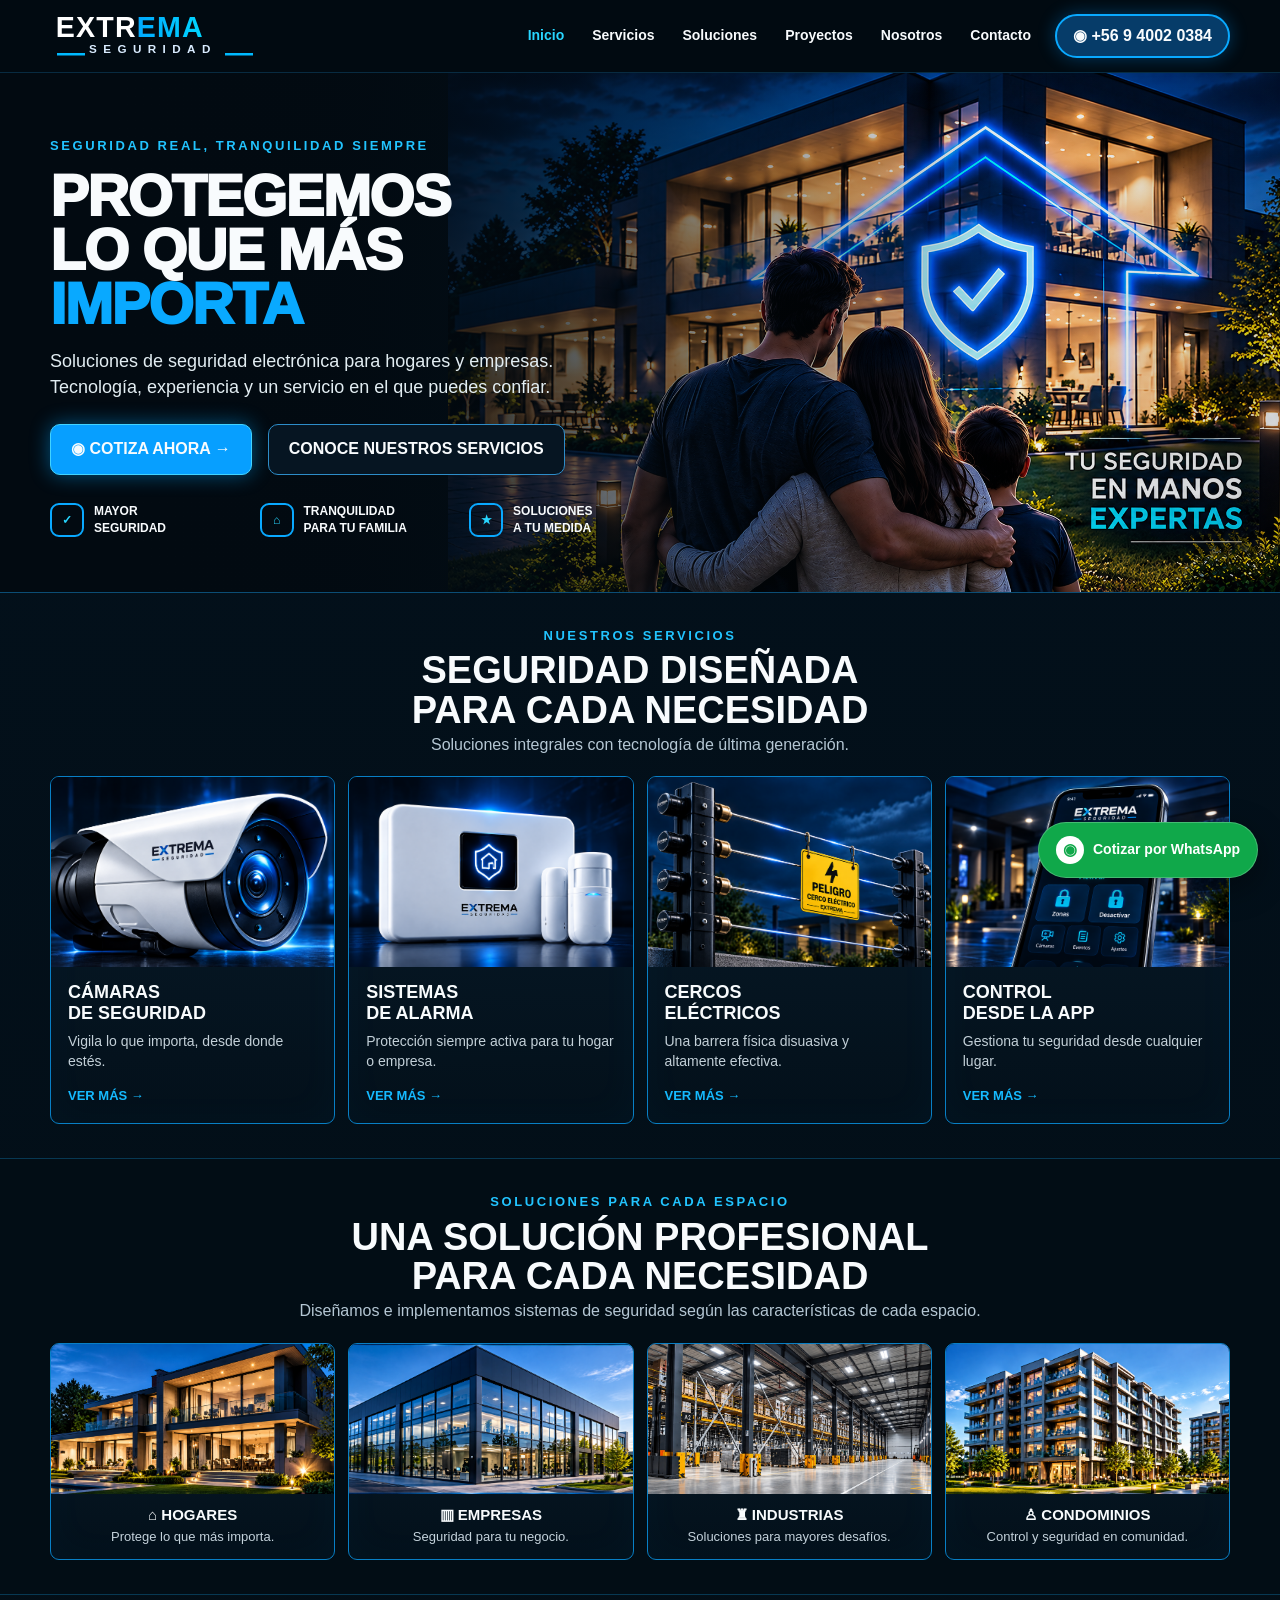
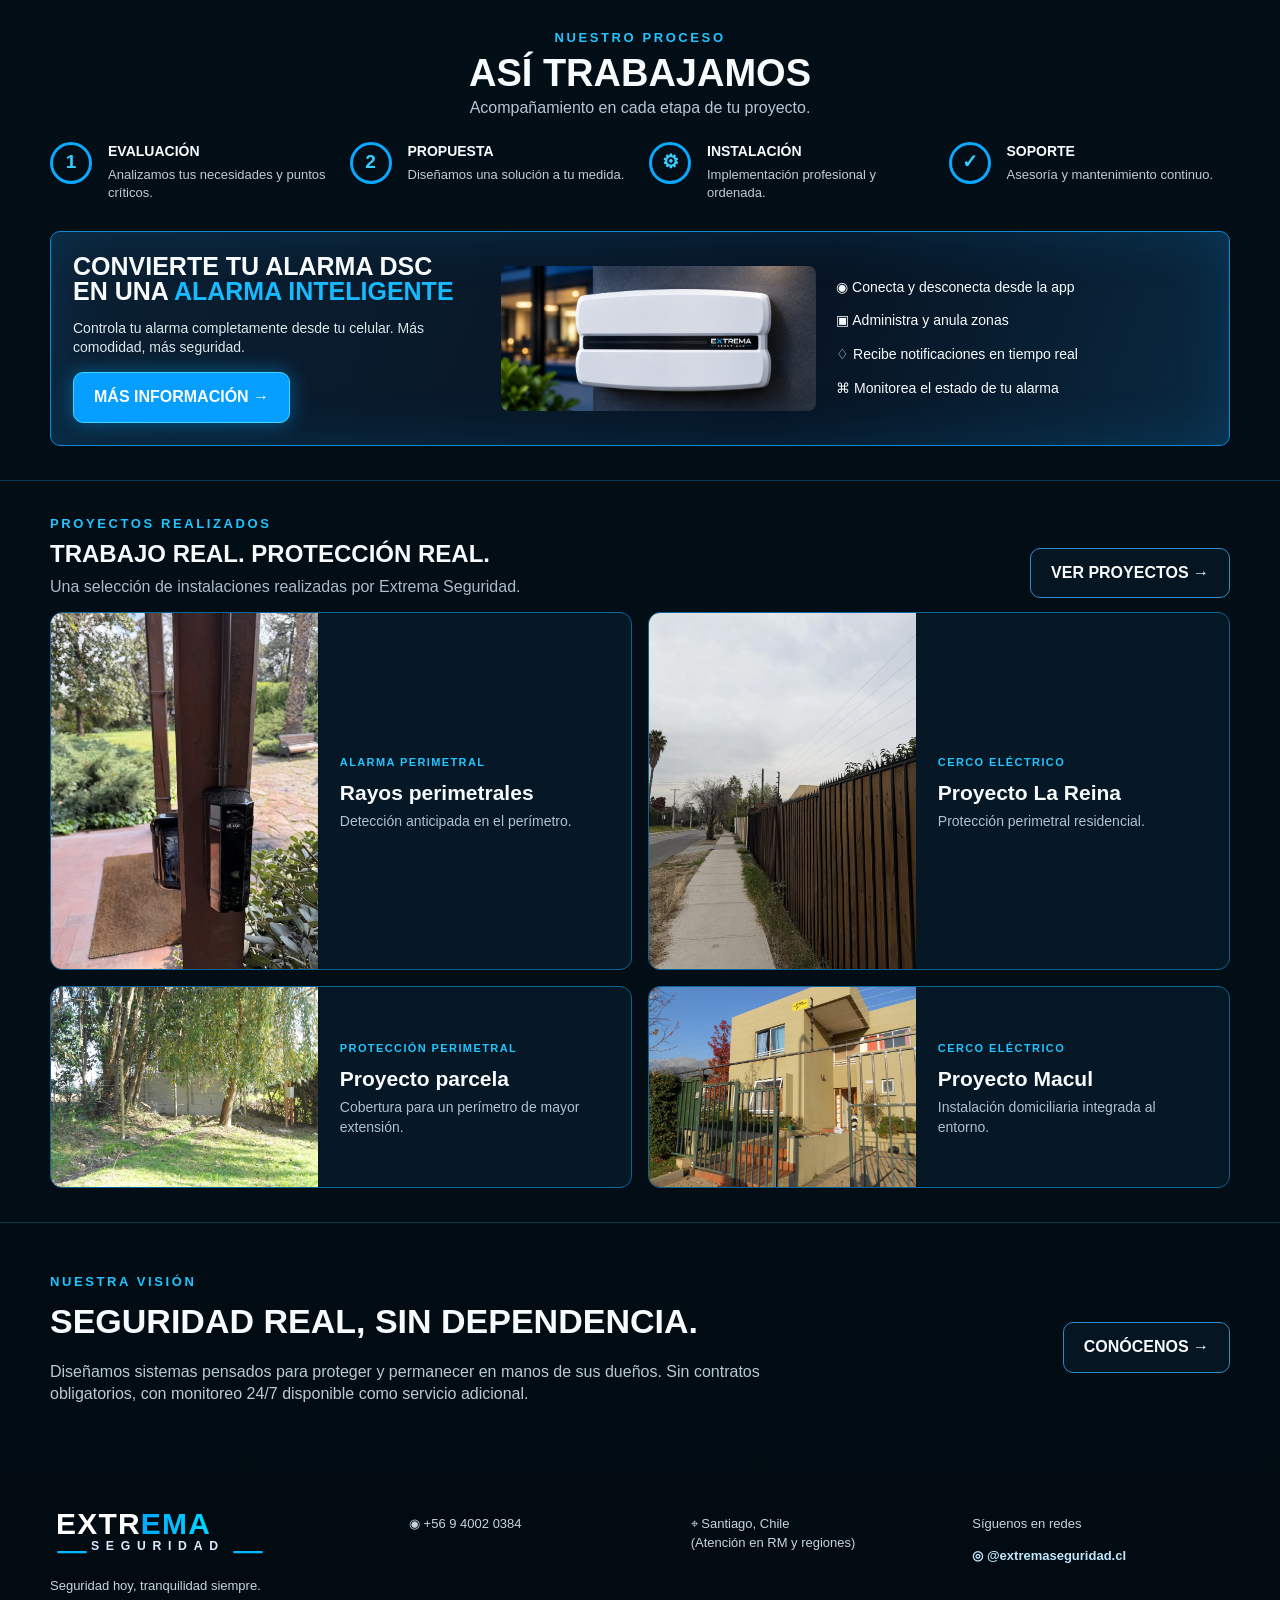
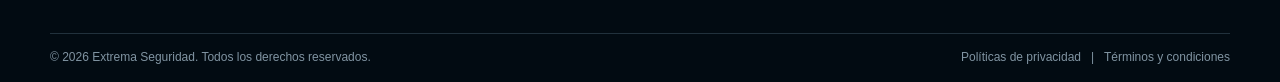
==== index.html @ 06e7c506 "Add files via upload" ====
<!doctype html><html lang="es"><head>
<meta charset="utf-8">
<meta name="viewport" content="width=device-width,initial-scale=1">
<meta name="theme-color" content="#07131d">
<title>Seguridad electrónica en Santiago y RM | Extrema Seguridad</title>
<meta name="description" content="Instalación de cámaras de seguridad, alarmas y cercos eléctricos en Santiago y Región Metropolitana. Sistemas profesionales, control desde celular y monitoreo 24/7 opcional.">
<meta name="robots" content="index,follow,max-image-preview:large">
<link rel="canonical" href="https://extremaseguridad.cl/">
<link rel="icon" href="assets/logo.svg" type="image/svg+xml">
<meta property="og:type" content="website">
<meta property="og:locale" content="es_CL">
<meta property="og:site_name" content="Extrema Seguridad">
<meta property="og:title" content="Extrema Seguridad | Seguridad electrónica en Santiago">
<meta property="og:description" content="Cámaras, alarmas, cercos eléctricos y control desde el celular para hogares, negocios y empresas.">
<meta property="og:url" content="https://extremaseguridad.cl/">
<meta property="og:image" content="https://extremaseguridad.cl/assets/hero.jpg">
<meta name="twitter:card" content="summary_large_image">
<link rel="stylesheet" href="style.css">
<script type="application/ld+json">{"@context":"https://schema.org","@type":"LocalBusiness","@id":"https://extremaseguridad.cl/#empresa","name":"Extrema Seguridad","url":"https://extremaseguridad.cl/","telephone":"+56940020384","logo":"https://extremaseguridad.cl/assets/logo.svg","image":"https://extremaseguridad.cl/assets/hero.jpg","description":"Empresa de seguridad electrónica especializada en cámaras de seguridad, alarmas, cercos eléctricos y control desde celular.","sameAs":["https://www.instagram.com/extremaseguridad.cl"],"areaServed":[{"@type":"AdministrativeArea","name":"Región Metropolitana de Santiago"}],"address":{"@type":"PostalAddress","addressLocality":"Santiago","addressRegion":"Región Metropolitana","addressCountry":"CL"},"priceRange":"$$","hasOfferCatalog":{"@type":"OfferCatalog","name":"Servicios de seguridad electrónica","itemListElement":[{"@type":"Offer","itemOffered":{"@type":"Service","name":"Instalación de cámaras de seguridad"}},{"@type":"Offer","itemOffered":{"@type":"Service","name":"Instalación de sistemas de alarma"}},{"@type":"Offer","itemOffered":{"@type":"Service","name":"Instalación de cercos eléctricos"}},{"@type":"Offer","itemOffered":{"@type":"Service","name":"Control de alarma desde el celular"}}]}}</script>
</head><body>
<header class="topbar"><div class="container nav"><a href="index.html"><img class="logo" src="assets/logo.svg" alt="Extrema Seguridad" decoding="async"></a><button class="menu-btn">☰ Menú</button><nav class="navlinks"><a class="active" href="index.html">Inicio</a><a href="index.html#servicios">Servicios</a><a href="index.html#soluciones">Soluciones</a><a href="proyectos.html">Proyectos</a><a href="nosotros.html">Nosotros</a><a href="index.html#contacto">Contacto</a></nav><a class="wa" href="https://wa.me/56940020384" target="_blank" rel="noopener noreferrer">◉ +56 9 4002 0384</a></div></header>
<section class="hero"><img class="hero-bg" src="assets/hero.jpg" alt="Familia protegida frente a hogar moderno" decoding="async"><div class="container"><div class="hero-content"><div class="eyebrow">Seguridad real, tranquilidad siempre</div><h1>PROTEGEMOS<br>LO QUE MÁS<br><span>IMPORTA</span></h1><p>Soluciones de seguridad electrónica para hogares y empresas. Tecnología, experiencia y un servicio en el que puedes confiar.</p><div class="actions"><a class="btn primary" href="https://wa.me/56940020384" target="_blank" rel="noopener noreferrer">◉ COTIZA AHORA →</a><a class="btn" href="#servicios">CONOCE NUESTROS SERVICIOS</a></div><div class="trust"><div><span class="ico">✓</span>MAYOR<br>SEGURIDAD</div><div><span class="ico">⌂</span>TRANQUILIDAD<br>PARA TU FAMILIA</div><div><span class="ico">★</span>SOLUCIONES<br>A TU MEDIDA</div></div></div></div></section>
<section class="section" id="servicios"><div class="container"><div class="section-title"><div class="eyebrow">Nuestros servicios</div><h2>SEGURIDAD DISEÑADA<br>PARA CADA NECESIDAD</h2><p>Soluciones integrales con tecnología de última generación.</p></div><div class="services">
<a class="service-card" href="camaras.html"><div class="service-media"><img src="assets/camera.jpg" alt="Cámara de seguridad" decoding="async"></div><div class="service-copy"><h3>CÁMARAS<br>DE SEGURIDAD</h3><p>Vigila lo que importa, desde donde estés.</p><span class="more">VER MÁS →</span></div></a>
<a class="service-card" href="alarmas.html"><div class="service-media"><img src="assets/alarm.jpg" alt="Sistema de alarma" decoding="async"></div><div class="service-copy"><h3>SISTEMAS<br>DE ALARMA</h3><p>Protección siempre activa para tu hogar o empresa.</p><span class="more">VER MÁS →</span></div></a>
<a class="service-card" href="cerco-electrico.html"><div class="service-media"><img src="assets/fence.jpg" alt="Cerco eléctrico" decoding="async"></div><div class="service-copy"><h3>CERCOS<br>ELÉCTRICOS</h3><p>Una barrera física disuasiva y altamente efectiva.</p><span class="more">VER MÁS →</span></div></a>
<a class="service-card" href="control-app.html"><div class="service-media"><img src="assets/app.jpg" alt="Control desde aplicación" decoding="async"></div><div class="service-copy"><h3>CONTROL<br>DESDE LA APP</h3><p>Gestiona tu seguridad desde cualquier lugar.</p><span class="more">VER MÁS →</span></div></a>
</div></div></section>
<section class="section alt" id="soluciones"><div class="container"><div class="section-title"><div class="eyebrow">Soluciones para cada espacio</div><h2>UNA SOLUCIÓN PROFESIONAL<br>PARA CADA NECESIDAD</h2><p>Diseñamos e implementamos sistemas de seguridad según las características de cada espacio.</p></div><div class="spaces"><div class="space-card"><img src="assets/home.jpg" alt="Seguridad para hogares" loading="lazy" decoding="async"><div class="space-copy"><h3>⌂ HOGARES</h3><p>Protege lo que más importa.</p></div></div><div class="space-card"><img src="assets/business.jpg" alt="Seguridad para empresas" loading="lazy" decoding="async"><div class="space-copy"><h3>▥ EMPRESAS</h3><p>Seguridad para tu negocio.</p></div></div><div class="space-card"><img src="assets/industry.jpg" alt="Seguridad para industrias" loading="lazy" decoding="async"><div class="space-copy"><h3>♜ INDUSTRIAS</h3><p>Soluciones para mayores desafíos.</p></div></div><div class="space-card"><img src="assets/condo.jpg" alt="Seguridad para condominios" loading="lazy" decoding="async"><div class="space-copy"><h3>♙ CONDOMINIOS</h3><p>Control y seguridad en comunidad.</p></div></div></div></div></section>
<section class="section"><div class="container"><div class="section-title"><div class="eyebrow">Nuestro proceso</div><h2>ASÍ TRABAJAMOS</h2><p>Acompañamiento en cada etapa de tu proyecto.</p></div><div class="process"><div class="step"><div class="num">1</div><div><h4>EVALUACIÓN</h4><p>Analizamos tus necesidades y puntos críticos.</p></div></div><div class="step"><div class="num">2</div><div><h4>PROPUESTA</h4><p>Diseñamos una solución a tu medida.</p></div></div><div class="step"><div class="num">⚙</div><div><h4>INSTALACIÓN</h4><p>Implementación profesional y ordenada.</p></div></div><div class="step"><div class="num">✓</div><div><h4>SOPORTE</h4><p>Asesoría y mantenimiento continuo.</p></div></div></div>
<div class="module"><div><h3>CONVIERTE TU ALARMA DSC<br>EN UNA <span>ALARMA INTELIGENTE</span></h3><p>Controla tu alarma completamente desde tu celular. Más comodidad, más seguridad.</p><a class="btn primary" href="control-app.html">MÁS INFORMACIÓN →</a></div><img src="assets/module.jpg" alt="Módulo de alarma inteligente" decoding="async"><ul><li>◉ Conecta y desconecta desde la app</li><li>▣ Administra y anula zonas</li><li>♢ Recibe notificaciones en tiempo real</li><li>⌘ Monitorea el estado de tu alarma</li></ul></div></div></section>
<section class="section alt" id="proyectos"><div class="container"><div class="projects-head"><div><div class="eyebrow">Proyectos realizados</div><h2 style="margin:4px 0">TRABAJO REAL. PROTECCIÓN REAL.</h2><p style="color:#a9bdcb;margin:0">Una selección de instalaciones realizadas por Extrema Seguridad.</p></div><a class="btn" href="proyectos.html">VER PROYECTOS →</a></div><div class="project-showcase">
<a class="project-tile" href="proyectos.html#alarma-rayos"><img src="assets/proyectos/alarma-rayos/01.webp" alt="Instalación de rayos perimetrales" loading="lazy" decoding="async"><div><span>ALARMA PERIMETRAL</span><h3>Rayos perimetrales</h3><p>Detección anticipada en el perímetro.</p></div></a>
<a class="project-tile" href="proyectos.html#cerco-la-reina"><img src="assets/proyectos/cerco-la-reina/01.webp" alt="Cerco eléctrico en La Reina" loading="lazy" decoding="async"><div><span>CERCO ELÉCTRICO</span><h3>Proyecto La Reina</h3><p>Protección perimetral residencial.</p></div></a>
<a class="project-tile" href="proyectos.html#cerco-parcela"><img src="assets/proyectos/cerco-parcela/01.webp" alt="Cerco eléctrico en parcela" loading="lazy" decoding="async"><div><span>PROTECCIÓN PERIMETRAL</span><h3>Proyecto parcela</h3><p>Cobertura para un perímetro de mayor extensión.</p></div></a>
<a class="project-tile" href="proyectos.html#cerco-macul"><img src="assets/proyectos/cerco-macul/01.webp" alt="Cerco eléctrico domiciliario en Macul" loading="lazy" decoding="async"><div><span>CERCO ELÉCTRICO</span><h3>Proyecto Macul</h3><p>Instalación domiciliaria integrada al entorno.</p></div></a>
</div></div></section>
<section class="section"><div class="container about-teaser"><div><div class="eyebrow">Nuestra visión</div><h2>SEGURIDAD REAL, SIN DEPENDENCIA.</h2><p>Diseñamos sistemas pensados para proteger y permanecer en manos de sus dueños. Sin contratos obligatorios, con monitoreo 24/7 disponible como servicio adicional.</p></div><a class="btn" href="nosotros.html">CONÓCENOS →</a></div></section>
<footer class="footer" id="contacto"><div class="container"><div class="foot"><div><img class="footlogo" src="assets/logo.svg" decoding="async"><p>Seguridad hoy, tranquilidad siempre.</p></div><div><p>◉ <a href="https://wa.me/56940020384">+56 9 4002 0384</a></p></div><div><p>⌖ Santiago, Chile<br>(Atención en RM y regiones)</p></div><div><p>Síguenos en redes</p><p><a class="social-link" href="https://www.instagram.com/extremaseguridad.cl?stkn=cW5xZmZjZDZ6OWo=" target="_blank" rel="noopener noreferrer">◎ @extremaseguridad.cl</a></p></div></div><div class="copyright"><span>© 2026 Extrema Seguridad. Todos los derechos reservados.</span><span>Políticas de privacidad &nbsp; | &nbsp; Términos y condiciones</span></div></div></footer><a class="wa-float" href="https://wa.me/56940020384?text=Hola%20Extrema%20Seguridad,%20quiero%20cotizar%20un%20sistema%20de%20seguridad." target="_blank" rel="noopener noreferrer" aria-label="Cotizar por WhatsApp"><span class="wa-float-icon">◉</span><span>Cotizar por WhatsApp</span></a><script src="script.js" defer></script></body></html>
---- style.css ----
:root{--bg:#03101a;--bg2:#061827;--card:#071827;--line:#087fc5;--blue:#09a9ff;--cyan:#28d6ff;--text:#f8fbfd;--muted:#b5c7d4;--max:1180px}*{box-sizing:border-box}html{scroll-behavior:smooth}body{margin:0;font-family:Inter,Segoe UI,Arial,sans-serif;background:linear-gradient(#03111c,#020b12);color:var(--text);line-height:1.42}.container{width:min(var(--max),calc(100% - 44px));margin:auto}a{color:inherit}.topbar{position:sticky;top:0;z-index:100;background:rgba(2,10,17,.94);backdrop-filter:blur(14px);border-bottom:1px solid rgba(35,178,255,.2)}.nav{height:72px;display:flex;align-items:center;gap:24px}.logo{width:210px}.navlinks{display:flex;gap:28px;margin-left:auto}.navlinks a{text-decoration:none;font-weight:700;font-size:14px}.navlinks a:hover,.navlinks a.active{color:var(--cyan)}.wa{padding:9px 16px;border:2px solid var(--blue);border-radius:24px;text-decoration:none;font-weight:800;background:#063c69;box-shadow:0 0 18px #009eff55}.menu-btn{display:none;margin-left:auto;background:none;border:1px solid #1779ab;color:white;padding:9px 12px;border-radius:8px}.hero{min-height:520px;position:relative;overflow:hidden;border-bottom:1px solid #0b4d75;background:radial-gradient(circle at 80% 40%,#0d3555 0,#051520 47%,#020a11 86%)}.hero-bg{position:absolute;right:0;top:0;width:65%;height:100%;object-fit:cover;object-position:center}.hero:after{content:"";position:absolute;inset:0;background:linear-gradient(90deg,#020a11 0%,rgba(2,10,17,.96) 26%,rgba(2,10,17,.56) 51%,rgba(2,10,17,.05) 79%,rgba(2,10,17,.17) 100%)}.hero .container{position:relative;z-index:2}.hero-content{width:52%;padding:64px 0 46px}.eyebrow{color:#22c4ff;letter-spacing:2.6px;text-transform:uppercase;font-size:13px;font-weight:800}.hero h1{font-size:58px;line-height:.93;letter-spacing:-1.6px;margin:14px 0 14px;font-weight:950}.hero h1 span{color:var(--blue)}.hero p{font-size:18px;color:#e2edf2;max-width:560px}.actions{display:flex;gap:16px;flex-wrap:wrap;margin-top:24px}.btn{display:inline-flex;align-items:center;justify-content:center;padding:13px 20px;border-radius:10px;text-decoration:none;font-weight:900;border:1px solid #2d8dc9;background:#061522}.btn.primary{background:#079fff;border-color:#42d3ff;box-shadow:0 0 20px #00a7ff77}.trust{display:grid;grid-template-columns:repeat(3,1fr);gap:15px;margin-top:28px}.trust div{display:flex;align-items:center;gap:10px;font-size:12px;font-weight:800}.ico{width:34px;height:34px;border:2px solid var(--blue);border-radius:9px;display:grid;place-items:center;color:var(--cyan)}.section{padding:34px 0}.section.alt{background:#020d15;border-top:1px solid #073853;border-bottom:1px solid #073853}.section-title{text-align:center;max-width:820px;margin:0 auto 20px}.section-title h2{font-size:38px;line-height:1.03;margin:6px 0 4px}.section-title p{color:var(--muted);margin:0}.services{display:grid;grid-template-columns:repeat(4,1fr);gap:13px}.service-card,.space-card,.project-card{background:linear-gradient(180deg,#081b2a,#03101a);border:1px solid #087fc5;border-radius:9px;overflow:hidden;box-shadow:inset 0 0 40px rgba(0,157,255,.035)}.service-card{text-decoration:none;transition:.2s transform,.2s box-shadow}.service-card:hover{transform:translateY(-4px);box-shadow:0 10px 28px #0008,0 0 22px #008dff26}.service-media{height:190px;background:#061725;overflow:hidden}.service-media img{width:100%;height:100%;object-fit:cover}.service-copy{padding:15px 17px 17px}.service-copy h3{font-size:18px;line-height:1.15;margin:0 0 8px}.service-copy p{color:#c3d0d8;margin:0 0 12px;font-size:14px}.more{color:#15baff;font-weight:900;font-size:13px}.spaces{display:grid;grid-template-columns:repeat(4,1fr);gap:13px}.space-card img{width:100%;height:150px;object-fit:cover;display:block}.space-copy{text-align:center;padding:10px 12px 13px}.space-copy h3{margin:0 0 3px;font-size:15px}.space-copy p{margin:0;color:#c4d2db;font-size:13px}.process{display:grid;grid-template-columns:repeat(4,1fr);gap:18px;margin-top:22px}.step{display:grid;grid-template-columns:46px 1fr;gap:12px;align-items:start}.num{width:42px;height:42px;border:3px solid var(--blue);border-radius:50%;display:grid;place-items:center;font-size:19px;font-weight:900;color:#37ceff}.step h4{margin:0 0 4px;font-size:14px}.step p{margin:0;color:#c0ccd5;font-size:13px}.module{margin-top:28px;border:1px solid #0a8bd6;border-radius:10px;display:grid;grid-template-columns:1.1fr .85fr 1fr;align-items:center;gap:20px;padding:22px;background:linear-gradient(110deg,#0b2033,#071423 63%,#0a2941);box-shadow:inset 0 0 55px #008dd72e}.module img{width:100%;height:145px;object-fit:cover;border-radius:8px}.module h3{font-size:25px;line-height:1.02;margin:0 0 9px}.module h3 span{color:#16baff}.module p{font-size:14px;color:#dce8ee}.module ul{list-style:none;padding:0;margin:0}.module li{padding:7px 0;font-size:14px}.projects-head{display:flex;align-items:end;justify-content:space-between;gap:20px;margin-bottom:14px}.projects{display:grid;grid-template-columns:repeat(5,1fr);gap:10px}.project-card{height:120px;border-color:#164b6e}.project-card img{width:100%;height:100%;object-fit:cover}.benefits{display:grid;grid-template-columns:repeat(4,1fr);border-top:1px solid #075183;border-bottom:1px solid #075183}.benefit{text-align:center;padding:24px 14px;border-right:1px solid #163247}.benefit:last-child{border-right:0}.benefit strong{display:block;margin-top:7px;font-size:13px}.footer{background:#020b12;padding:30px 0 16px}.foot{display:grid;grid-template-columns:1.3fr 1fr 1fr 1fr;gap:24px}.footlogo{width:220px}.footer p,.footer a{color:#c8d4dc;text-decoration:none;font-size:13px}.copyright{margin-top:25px;padding-top:15px;border-top:1px solid #21313c;display:flex;justify-content:space-between;color:#8094a2;font-size:12px}.subhero{min-height:430px;position:relative;display:flex;align-items:center;overflow:hidden;border-bottom:1px solid #075183}.subhero img{position:absolute;right:0;top:0;width:64%;height:100%;object-fit:cover}.subhero:after{content:"";position:absolute;inset:0;background:linear-gradient(90deg,#020b12 0,rgba(2,11,18,.95) 35%,rgba(2,11,18,.38) 73%,rgba(2,11,18,.32))}.subhero .container{position:relative;z-index:2}.subhero h1{font-size:52px;line-height:1;margin:8px 0 12px;max-width:650px}.subhero p{font-size:18px;color:#d4e1e9;max-width:650px}.feature-grid{display:grid;grid-template-columns:repeat(3,1fr);gap:16px}.feature{background:#071827;border:1px solid #0c70a8;border-radius:10px;padding:22px}.feature h3{margin:8px 0 5px}.feature p{color:#b8c7d1}.cta{margin-top:28px;padding:28px;border-radius:12px;border:1px solid #0a8ed8;background:linear-gradient(90deg,#07375a,#071827);display:flex;align-items:center;justify-content:space-between;gap:20px}.cta h3{font-size:28px;margin:0}.visual-strip{display:grid;grid-template-columns:1fr 1fr;gap:16px;margin-top:18px}.visual-strip img{width:100%;height:260px;object-fit:cover;border:1px solid #0b79b7;border-radius:10px}@media(max-width:950px){.navlinks{display:none;position:absolute;left:0;right:0;top:72px;background:#03101a;padding:20px;flex-direction:column}.navlinks.open{display:flex}.menu-btn{display:block}.wa{display:none}.hero-bg,.subhero img{width:100%;opacity:.55}.hero:after,.subhero:after{background:linear-gradient(90deg,rgba(2,10,17,.96),rgba(2,10,17,.55))}.hero-content{width:70%}.services,.spaces{grid-template-columns:repeat(2,1fr)}.process{grid-template-columns:repeat(2,1fr)}.module{grid-template-columns:1fr}.projects{grid-template-columns:repeat(2,1fr)}.foot{grid-template-columns:1fr 1fr}.feature-grid{grid-template-columns:1fr 1fr}}@media(max-width:600px){.container{width:min(100% - 24px,var(--max))}.nav{height:66px}.logo{width:185px}.navlinks{top:66px}.hero{min-height:610px}.hero-content{width:100%;padding:68px 0 40px}.hero h1,.subhero h1{font-size:40px}.hero p,.subhero p{font-size:16px}.trust{grid-template-columns:1fr}.section-title h2{font-size:31px}.services,.spaces,.process,.projects,.foot,.feature-grid,.visual-strip{grid-template-columns:1fr}.service-media{height:220px}.space-card img{height:185px}.benefits{grid-template-columns:1fr 1fr}.benefit:nth-child(2){border-right:0}.benefit:nth-child(-n+2){border-bottom:1px solid #163247}.copyright{flex-direction:column;gap:6px}.cta{flex-direction:column;align-items:flex-start}}

/* V7 - páginas de servicio, SEO visual y contacto */
.social-link{color:#bfe8ff!important;font-weight:800}.social-link:hover{color:var(--cyan)!important}
.wa-float{position:fixed;right:22px;bottom:22px;z-index:120;display:flex;align-items:center;gap:9px;padding:13px 17px;border-radius:999px;background:#10a84a;color:#fff;text-decoration:none;font-weight:900;font-size:14px;box-shadow:0 10px 32px rgba(0,0,0,.42);border:1px solid rgba(255,255,255,.22);transition:transform .18s ease,box-shadow .18s ease}.wa-float:hover{transform:translateY(-3px);box-shadow:0 14px 38px rgba(0,0,0,.5)}.wa-float-icon{width:28px;height:28px;display:grid;place-items:center;border-radius:50%;background:#fff;color:#10a84a;font-size:16px}.narrow{max-width:1180px}.service-intro{padding-top:48px;padding-bottom:48px}.feature-grid-6{grid-template-columns:repeat(3,1fr)}.feature{transition:transform .2s ease,border-color .2s ease}.feature:hover{transform:translateY(-3px);border-color:#20bfff}.feature .ico{margin-bottom:12px}.feature h3{font-size:18px}.service-split{display:grid;grid-template-columns:.9fr 1.1fr;gap:42px;align-items:center}.service-split h2{font-size:38px;line-height:1.04;margin:7px 0 12px}.muted-copy{color:var(--muted);max-width:620px}.check-list{list-style:none;margin:22px 0 25px;padding:0;display:grid;gap:11px}.check-list li{padding:11px 14px;border:1px solid #0b527a;background:#061725;border-radius:8px;font-weight:750;color:#deedf5}.visual-stack{margin-top:0}.visual-stack img{height:215px}.mini-services{display:grid;grid-template-columns:repeat(4,1fr);gap:12px;margin-top:10px}.mini-service{display:flex;flex-direction:column;gap:5px;padding:18px;border:1px solid #0a6fa7;border-radius:10px;background:#061725;text-decoration:none;transition:.2s}.mini-service:hover{transform:translateY(-3px);border-color:#24c9ff}.mini-service strong{font-size:17px}.mini-service span{font-size:13px;color:#4ccfff;font-weight:800}.cta p{margin:7px 0 0;color:#bfd0da;max-width:700px}
@media(max-width:950px){.feature-grid-6{grid-template-columns:repeat(2,1fr)}.service-split{grid-template-columns:1fr}.mini-services{grid-template-columns:repeat(2,1fr)}}
@media(max-width:600px){.wa-float{right:12px;bottom:12px;padding:12px}.wa-float span:last-child{display:none}.wa-float-icon{width:31px;height:31px}.feature-grid-6,.mini-services{grid-template-columns:1fr}.service-split h2{font-size:31px}.subhero{min-height:500px}.subhero .actions .btn{width:100%}.visual-stack img{height:200px}}

/* V8 - Nosotros y proyectos reales */
.project-showcase{display:grid;grid-template-columns:repeat(2,1fr);gap:16px}.project-tile{display:grid;grid-template-columns:46% 1fr;min-height:190px;background:#061725;border:1px solid #0a6597;border-radius:12px;overflow:hidden;text-decoration:none;transition:.2s}.project-tile:hover{transform:translateY(-3px);border-color:#24c9ff}.project-tile img{width:100%;height:100%;object-fit:cover}.project-tile>div{padding:22px;align-self:center}.project-tile span{font-size:11px;color:#23c5ff;font-weight:900;letter-spacing:1.4px}.project-tile h3{margin:5px 0;font-size:21px}.project-tile p{margin:0;color:#afc2cf;font-size:14px}.about-teaser{display:flex;align-items:center;justify-content:space-between;gap:35px;padding:16px 0}.about-teaser h2{font-size:34px;margin:5px 0}.about-teaser p{max-width:760px;color:#b9cad5}.principles{display:grid;grid-template-columns:1fr 1fr;gap:12px}.principle{padding:20px;border:1px solid #0b648f;border-radius:10px;background:#061725}.principle b{color:#22c4ff;font-size:12px}.principle h3{margin:5px 0}.principle p{margin:0;color:#afc1cc;font-size:14px}.monitor-box{display:flex;align-items:center;justify-content:space-between;gap:35px;padding-top:20px;padding-bottom:20px}.monitor-box h2{font-size:36px;margin:5px 0}.monitor-box p{color:#b9cad5;max-width:800px}.brand-statement{text-align:center;border:1px solid #0a75ac;border-radius:12px;padding:25px;font-size:22px;font-weight:950;letter-spacing:.6px;background:#061725}.brand-statement span{color:#22c4ff}.project-hero{padding:85px 0 65px;background:radial-gradient(circle at 80% 30%,#0b3d61,#03111c 55%,#020b12)}.project-hero h1{font-size:54px;line-height:.95;margin:10px 0}.project-hero h1 span{color:#09a9ff}.project-hero p{max-width:720px;color:#c5d4dd;font-size:17px}.project-detail{scroll-margin-top:90px;padding:35px 0 48px;border-bottom:1px solid #15415c}.project-detail:last-child{border-bottom:0}.project-copy{max-width:780px;margin-bottom:18px}.project-copy h2{font-size:31px;margin:5px 0 8px}.project-copy p{color:#b8c8d2}.project-gallery{display:grid;grid-template-columns:2fr 1fr 1fr;grid-template-rows:190px 190px;gap:10px}.gallery-item{padding:0;border:1px solid #145e88;background:#03101a;border-radius:9px;overflow:hidden;cursor:zoom-in}.gallery-item:first-child{grid-row:1/3}.gallery-item img{width:100%;height:100%;object-fit:cover;display:block;transition:transform .25s}.gallery-item:hover img{transform:scale(1.025)}.gallery-item:nth-child(6){display:none}.lightbox{display:none;position:fixed;inset:0;z-index:300;background:rgba(0,5,9,.94);align-items:center;justify-content:center;padding:55px}.lightbox.open{display:flex}.lightbox img{max-width:90vw;max-height:86vh;object-fit:contain}.lightbox button{position:absolute;background:rgba(4,25,39,.8);color:white;border:1px solid #1c81b8;border-radius:50%;width:48px;height:48px;font-size:32px;cursor:pointer}.lightbox-close{right:24px;top:20px}.lightbox-prev{left:24px}.lightbox-next{right:24px}
@media(max-width:950px){.project-showcase{grid-template-columns:1fr}.monitor-box{align-items:flex-start;flex-direction:column}.project-gallery{grid-template-columns:1fr 1fr;grid-template-rows:250px 180px 180px}.gallery-item:first-child{grid-column:1/3;grid-row:auto}.gallery-item:nth-child(6){display:block}.about-teaser{align-items:flex-start;flex-direction:column}}
@media(max-width:600px){.project-tile{grid-template-columns:1fr}.project-tile img{height:210px}.about-teaser h2{font-size:29px}.principles{grid-template-columns:1fr}.project-hero{padding:65px 0 48px}.project-hero h1{font-size:40px}.project-gallery{grid-template-columns:1fr 1fr;grid-template-rows:230px 145px 145px}.project-copy h2{font-size:27px}.lightbox{padding:15px}.lightbox-prev{left:8px}.lightbox-next{right:8px}.lightbox button{width:40px;height:40px}}
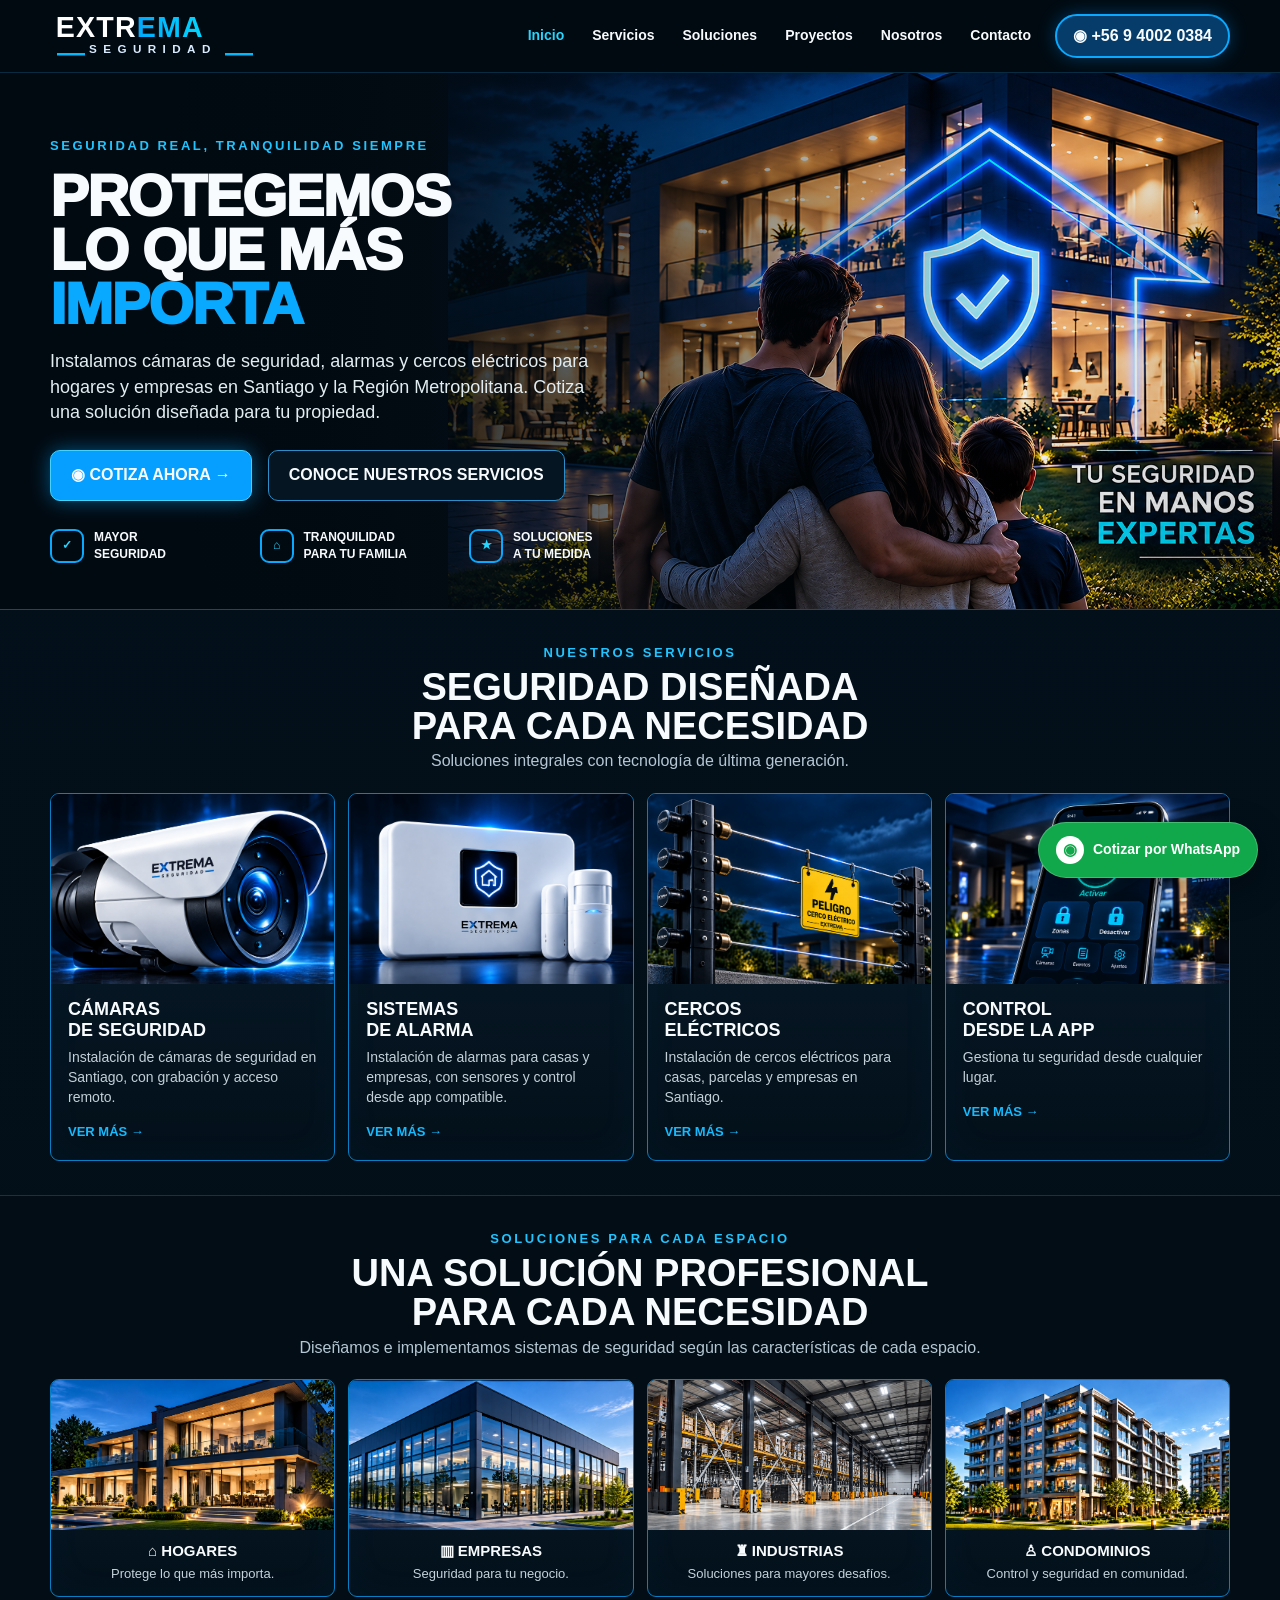
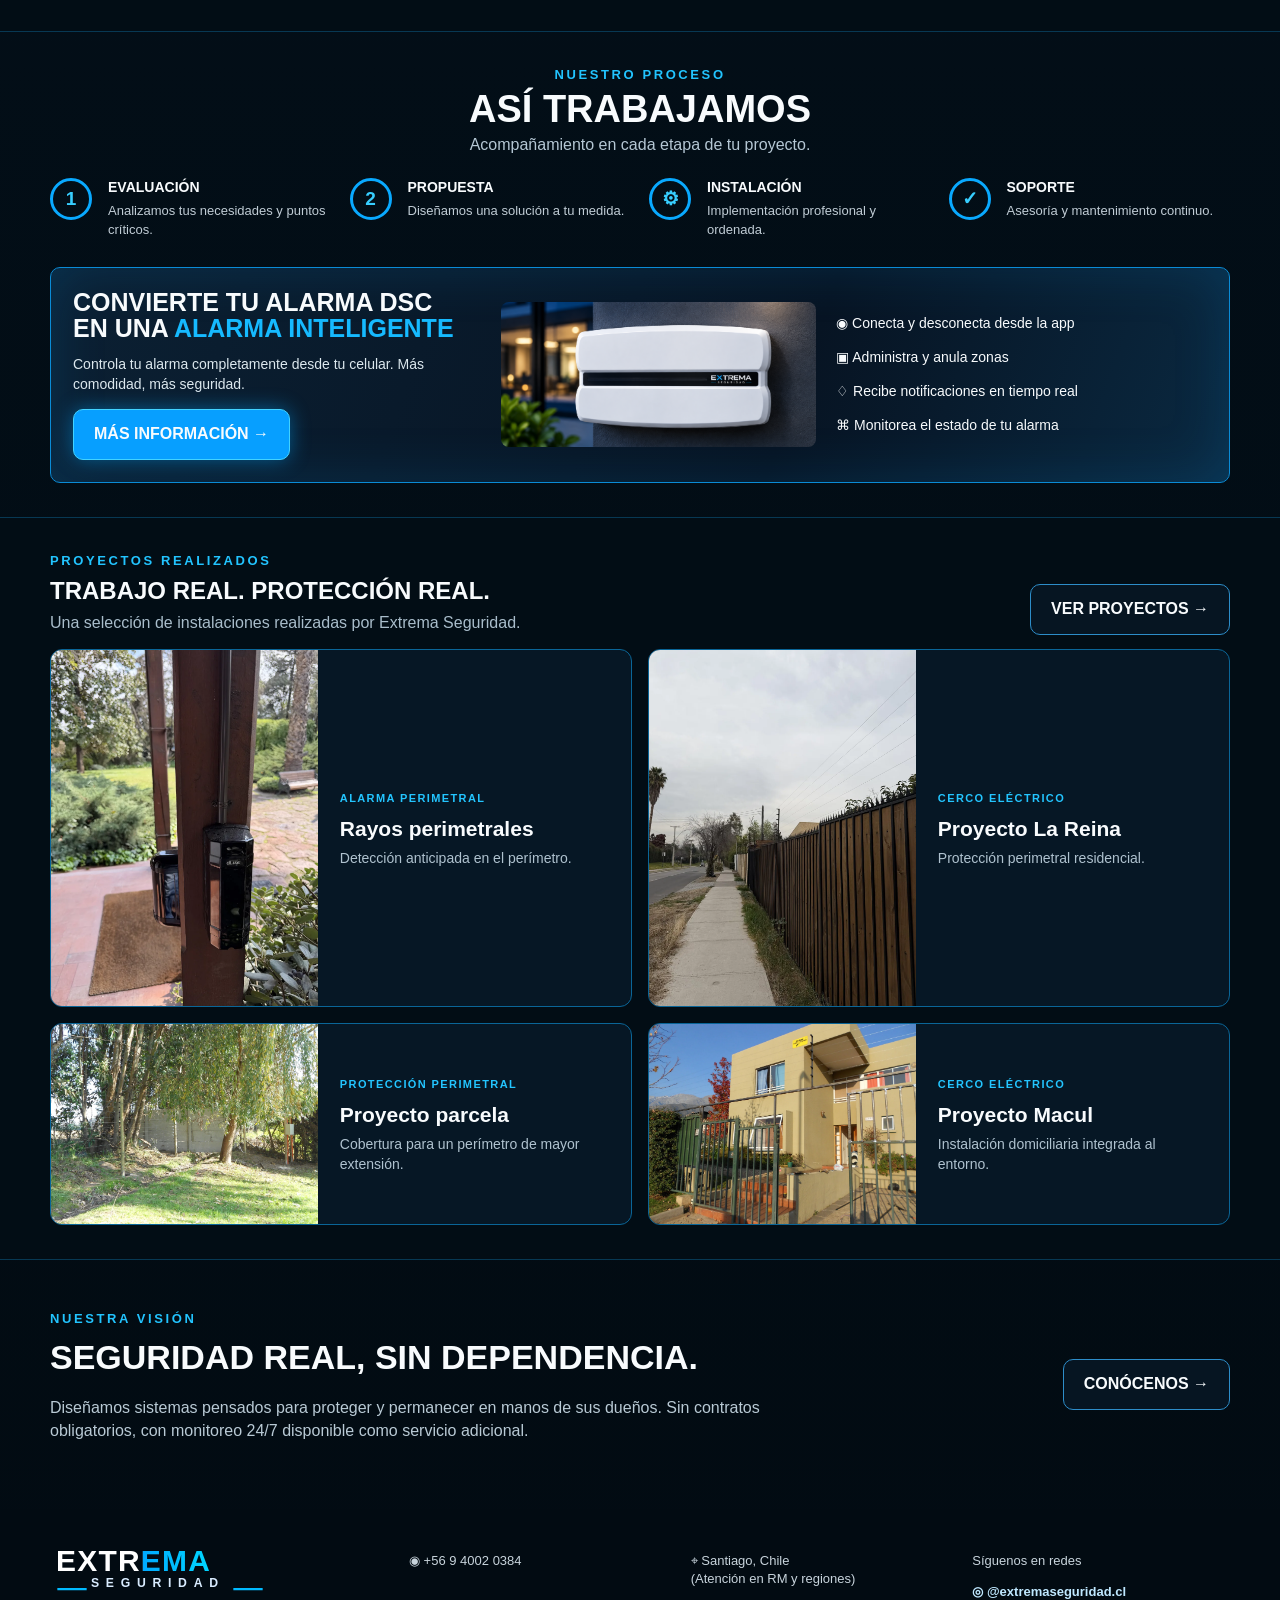
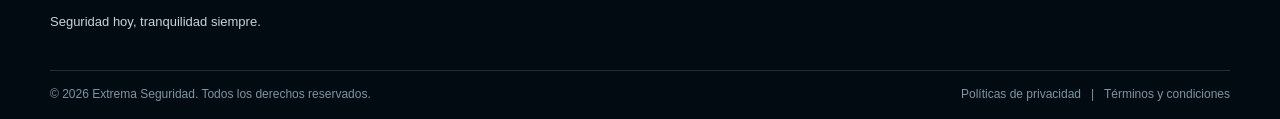
==== commit 6cf02e7f: "Mejoras SEO de servicios y mantención" ====
--- a/index.html
+++ b/index.html
@@ -3,10 +3,13 @@
 <meta name="viewport" content="width=device-width,initial-scale=1">
 <meta name="theme-color" content="#07131d">
 <title>Seguridad electrónica en Santiago y RM | Extrema Seguridad</title>
+<link rel="icon" href="/favicon.ico" sizes="any">
+<link rel="icon" type="image/png" href="/favicon-48x48.png" sizes="48x48">
+<link rel="apple-touch-icon" href="/apple-touch-icon.png">
+<link rel="manifest" href="/site.webmanifest">
 <meta name="description" content="Instalación de cámaras de seguridad, alarmas y cercos eléctricos en Santiago y Región Metropolitana. Sistemas profesionales, control desde celular y monitoreo 24/7 opcional.">
 <meta name="robots" content="index,follow,max-image-preview:large">
 <link rel="canonical" href="https://extremaseguridad.cl/">
-<link rel="icon" href="assets/logo.svg" type="image/svg+xml">
 <meta property="og:type" content="website">
 <meta property="og:locale" content="es_CL">
 <meta property="og:site_name" content="Extrema Seguridad">
@@ -19,11 +22,11 @@
 <script type="application/ld+json">{"@context":"https://schema.org","@type":"LocalBusiness","@id":"https://extremaseguridad.cl/#empresa","name":"Extrema Seguridad","url":"https://extremaseguridad.cl/","telephone":"+56940020384","logo":"https://extremaseguridad.cl/assets/logo.svg","image":"https://extremaseguridad.cl/assets/hero.jpg","description":"Empresa de seguridad electrónica especializada en cámaras de seguridad, alarmas, cercos eléctricos y control desde celular.","sameAs":["https://www.instagram.com/extremaseguridad.cl"],"areaServed":[{"@type":"AdministrativeArea","name":"Región Metropolitana de Santiago"}],"address":{"@type":"PostalAddress","addressLocality":"Santiago","addressRegion":"Región Metropolitana","addressCountry":"CL"},"priceRange":"$$","hasOfferCatalog":{"@type":"OfferCatalog","name":"Servicios de seguridad electrónica","itemListElement":[{"@type":"Offer","itemOffered":{"@type":"Service","name":"Instalación de cámaras de seguridad"}},{"@type":"Offer","itemOffered":{"@type":"Service","name":"Instalación de sistemas de alarma"}},{"@type":"Offer","itemOffered":{"@type":"Service","name":"Instalación de cercos eléctricos"}},{"@type":"Offer","itemOffered":{"@type":"Service","name":"Control de alarma desde el celular"}}]}}</script>
 </head><body>
 <header class="topbar"><div class="container nav"><a href="index.html"><img class="logo" src="assets/logo.svg" alt="Extrema Seguridad" decoding="async"></a><button class="menu-btn">☰ Menú</button><nav class="navlinks"><a class="active" href="index.html">Inicio</a><a href="index.html#servicios">Servicios</a><a href="index.html#soluciones">Soluciones</a><a href="proyectos.html">Proyectos</a><a href="nosotros.html">Nosotros</a><a href="index.html#contacto">Contacto</a></nav><a class="wa" href="https://wa.me/56940020384" target="_blank" rel="noopener noreferrer">◉ +56 9 4002 0384</a></div></header>
-<section class="hero"><img class="hero-bg" src="assets/hero.jpg" alt="Familia protegida frente a hogar moderno" decoding="async"><div class="container"><div class="hero-content"><div class="eyebrow">Seguridad real, tranquilidad siempre</div><h1>PROTEGEMOS<br>LO QUE MÁS<br><span>IMPORTA</span></h1><p>Soluciones de seguridad electrónica para hogares y empresas. Tecnología, experiencia y un servicio en el que puedes confiar.</p><div class="actions"><a class="btn primary" href="https://wa.me/56940020384" target="_blank" rel="noopener noreferrer">◉ COTIZA AHORA →</a><a class="btn" href="#servicios">CONOCE NUESTROS SERVICIOS</a></div><div class="trust"><div><span class="ico">✓</span>MAYOR<br>SEGURIDAD</div><div><span class="ico">⌂</span>TRANQUILIDAD<br>PARA TU FAMILIA</div><div><span class="ico">★</span>SOLUCIONES<br>A TU MEDIDA</div></div></div></div></section>
+<section class="hero"><img class="hero-bg" src="assets/hero.jpg" alt="Familia protegida frente a hogar moderno" decoding="async"><div class="container"><div class="hero-content"><div class="eyebrow">Seguridad real, tranquilidad siempre</div><h1>PROTEGEMOS<br>LO QUE MÁS<br><span>IMPORTA</span></h1><p>Instalamos cámaras de seguridad, alarmas y cercos eléctricos para hogares y empresas en Santiago y la Región Metropolitana. Cotiza una solución diseñada para tu propiedad.</p><div class="actions"><a class="btn primary" href="https://wa.me/56940020384" target="_blank" rel="noopener noreferrer">◉ COTIZA AHORA →</a><a class="btn" href="#servicios">CONOCE NUESTROS SERVICIOS</a></div><div class="trust"><div><span class="ico">✓</span>MAYOR<br>SEGURIDAD</div><div><span class="ico">⌂</span>TRANQUILIDAD<br>PARA TU FAMILIA</div><div><span class="ico">★</span>SOLUCIONES<br>A TU MEDIDA</div></div></div></div></section>
 <section class="section" id="servicios"><div class="container"><div class="section-title"><div class="eyebrow">Nuestros servicios</div><h2>SEGURIDAD DISEÑADA<br>PARA CADA NECESIDAD</h2><p>Soluciones integrales con tecnología de última generación.</p></div><div class="services">
-<a class="service-card" href="camaras.html"><div class="service-media"><img src="assets/camera.jpg" alt="Cámara de seguridad" decoding="async"></div><div class="service-copy"><h3>CÁMARAS<br>DE SEGURIDAD</h3><p>Vigila lo que importa, desde donde estés.</p><span class="more">VER MÁS →</span></div></a>
-<a class="service-card" href="alarmas.html"><div class="service-media"><img src="assets/alarm.jpg" alt="Sistema de alarma" decoding="async"></div><div class="service-copy"><h3>SISTEMAS<br>DE ALARMA</h3><p>Protección siempre activa para tu hogar o empresa.</p><span class="more">VER MÁS →</span></div></a>
-<a class="service-card" href="cerco-electrico.html"><div class="service-media"><img src="assets/fence.jpg" alt="Cerco eléctrico" decoding="async"></div><div class="service-copy"><h3>CERCOS<br>ELÉCTRICOS</h3><p>Una barrera física disuasiva y altamente efectiva.</p><span class="more">VER MÁS →</span></div></a>
+<a class="service-card" href="camaras.html"><div class="service-media"><img src="assets/camera.jpg" alt="Cámara de seguridad" decoding="async"></div><div class="service-copy"><h3>CÁMARAS<br>DE SEGURIDAD</h3><p>Instalación de cámaras de seguridad en Santiago, con grabación y acceso remoto.</p><span class="more">VER MÁS →</span></div></a>
+<a class="service-card" href="alarmas.html"><div class="service-media"><img src="assets/alarm.jpg" alt="Sistema de alarma" decoding="async"></div><div class="service-copy"><h3>SISTEMAS<br>DE ALARMA</h3><p>Instalación de alarmas para casas y empresas, con sensores y control desde app compatible.</p><span class="more">VER MÁS →</span></div></a>
+<a class="service-card" href="cerco-electrico.html"><div class="service-media"><img src="assets/fence.jpg" alt="Cerco eléctrico" decoding="async"></div><div class="service-copy"><h3>CERCOS<br>ELÉCTRICOS</h3><p>Instalación de cercos eléctricos para casas, parcelas y empresas en Santiago.</p><span class="more">VER MÁS →</span></div></a>
 <a class="service-card" href="control-app.html"><div class="service-media"><img src="assets/app.jpg" alt="Control desde aplicación" decoding="async"></div><div class="service-copy"><h3>CONTROL<br>DESDE LA APP</h3><p>Gestiona tu seguridad desde cualquier lugar.</p><span class="more">VER MÁS →</span></div></a>
 </div></div></section>
 <section class="section alt" id="soluciones"><div class="container"><div class="section-title"><div class="eyebrow">Soluciones para cada espacio</div><h2>UNA SOLUCIÓN PROFESIONAL<br>PARA CADA NECESIDAD</h2><p>Diseñamos e implementamos sistemas de seguridad según las características de cada espacio.</p></div><div class="spaces"><div class="space-card"><img src="assets/home.jpg" alt="Seguridad para hogares" loading="lazy" decoding="async"><div class="space-copy"><h3>⌂ HOGARES</h3><p>Protege lo que más importa.</p></div></div><div class="space-card"><img src="assets/business.jpg" alt="Seguridad para empresas" loading="lazy" decoding="async"><div class="space-copy"><h3>▥ EMPRESAS</h3><p>Seguridad para tu negocio.</p></div></div><div class="space-card"><img src="assets/industry.jpg" alt="Seguridad para industrias" loading="lazy" decoding="async"><div class="space-copy"><h3>♜ INDUSTRIAS</h3><p>Soluciones para mayores desafíos.</p></div></div><div class="space-card"><img src="assets/condo.jpg" alt="Seguridad para condominios" loading="lazy" decoding="async"><div class="space-copy"><h3>♙ CONDOMINIOS</h3><p>Control y seguridad en comunidad.</p></div></div></div></div></section>
--- a/style.css
+++ b/style.css
@@ -10,3 +10,6 @@
 .project-showcase{display:grid;grid-template-columns:repeat(2,1fr);gap:16px}.project-tile{display:grid;grid-template-columns:46% 1fr;min-height:190px;background:#061725;border:1px solid #0a6597;border-radius:12px;overflow:hidden;text-decoration:none;transition:.2s}.project-tile:hover{transform:translateY(-3px);border-color:#24c9ff}.project-tile img{width:100%;height:100%;object-fit:cover}.project-tile>div{padding:22px;align-self:center}.project-tile span{font-size:11px;color:#23c5ff;font-weight:900;letter-spacing:1.4px}.project-tile h3{margin:5px 0;font-size:21px}.project-tile p{margin:0;color:#afc2cf;font-size:14px}.about-teaser{display:flex;align-items:center;justify-content:space-between;gap:35px;padding:16px 0}.about-teaser h2{font-size:34px;margin:5px 0}.about-teaser p{max-width:760px;color:#b9cad5}.principles{display:grid;grid-template-columns:1fr 1fr;gap:12px}.principle{padding:20px;border:1px solid #0b648f;border-radius:10px;background:#061725}.principle b{color:#22c4ff;font-size:12px}.principle h3{margin:5px 0}.principle p{margin:0;color:#afc1cc;font-size:14px}.monitor-box{display:flex;align-items:center;justify-content:space-between;gap:35px;padding-top:20px;padding-bottom:20px}.monitor-box h2{font-size:36px;margin:5px 0}.monitor-box p{color:#b9cad5;max-width:800px}.brand-statement{text-align:center;border:1px solid #0a75ac;border-radius:12px;padding:25px;font-size:22px;font-weight:950;letter-spacing:.6px;background:#061725}.brand-statement span{color:#22c4ff}.project-hero{padding:85px 0 65px;background:radial-gradient(circle at 80% 30%,#0b3d61,#03111c 55%,#020b12)}.project-hero h1{font-size:54px;line-height:.95;margin:10px 0}.project-hero h1 span{color:#09a9ff}.project-hero p{max-width:720px;color:#c5d4dd;font-size:17px}.project-detail{scroll-margin-top:90px;padding:35px 0 48px;border-bottom:1px solid #15415c}.project-detail:last-child{border-bottom:0}.project-copy{max-width:780px;margin-bottom:18px}.project-copy h2{font-size:31px;margin:5px 0 8px}.project-copy p{color:#b8c8d2}.project-gallery{display:grid;grid-template-columns:2fr 1fr 1fr;grid-template-rows:190px 190px;gap:10px}.gallery-item{padding:0;border:1px solid #145e88;background:#03101a;border-radius:9px;overflow:hidden;cursor:zoom-in}.gallery-item:first-child{grid-row:1/3}.gallery-item img{width:100%;height:100%;object-fit:cover;display:block;transition:transform .25s}.gallery-item:hover img{transform:scale(1.025)}.gallery-item:nth-child(6){display:none}.lightbox{display:none;position:fixed;inset:0;z-index:300;background:rgba(0,5,9,.94);align-items:center;justify-content:center;padding:55px}.lightbox.open{display:flex}.lightbox img{max-width:90vw;max-height:86vh;object-fit:contain}.lightbox button{position:absolute;background:rgba(4,25,39,.8);color:white;border:1px solid #1c81b8;border-radius:50%;width:48px;height:48px;font-size:32px;cursor:pointer}.lightbox-close{right:24px;top:20px}.lightbox-prev{left:24px}.lightbox-next{right:24px}
 @media(max-width:950px){.project-showcase{grid-template-columns:1fr}.monitor-box{align-items:flex-start;flex-direction:column}.project-gallery{grid-template-columns:1fr 1fr;grid-template-rows:250px 180px 180px}.gallery-item:first-child{grid-column:1/3;grid-row:auto}.gallery-item:nth-child(6){display:block}.about-teaser{align-items:flex-start;flex-direction:column}}
 @media(max-width:600px){.project-tile{grid-template-columns:1fr}.project-tile img{height:210px}.about-teaser h2{font-size:29px}.principles{grid-template-columns:1fr}.project-hero{padding:65px 0 48px}.project-hero h1{font-size:40px}.project-gallery{grid-template-columns:1fr 1fr;grid-template-rows:230px 145px 145px}.project-copy h2{font-size:27px}.lightbox{padding:15px}.lightbox-prev{left:8px}.lightbox-next{right:8px}.lightbox button{width:40px;height:40px}}
+
+/* Texto de servicio */
+.seo-copy{max-width:780px;margin:0 auto;color:#c8d5de;line-height:1.8}.seo-copy p{margin:0 0 1.15rem}.seo-copy a,.project-copy p a{color:#70d7ed;text-decoration:underline;text-underline-offset:3px}
